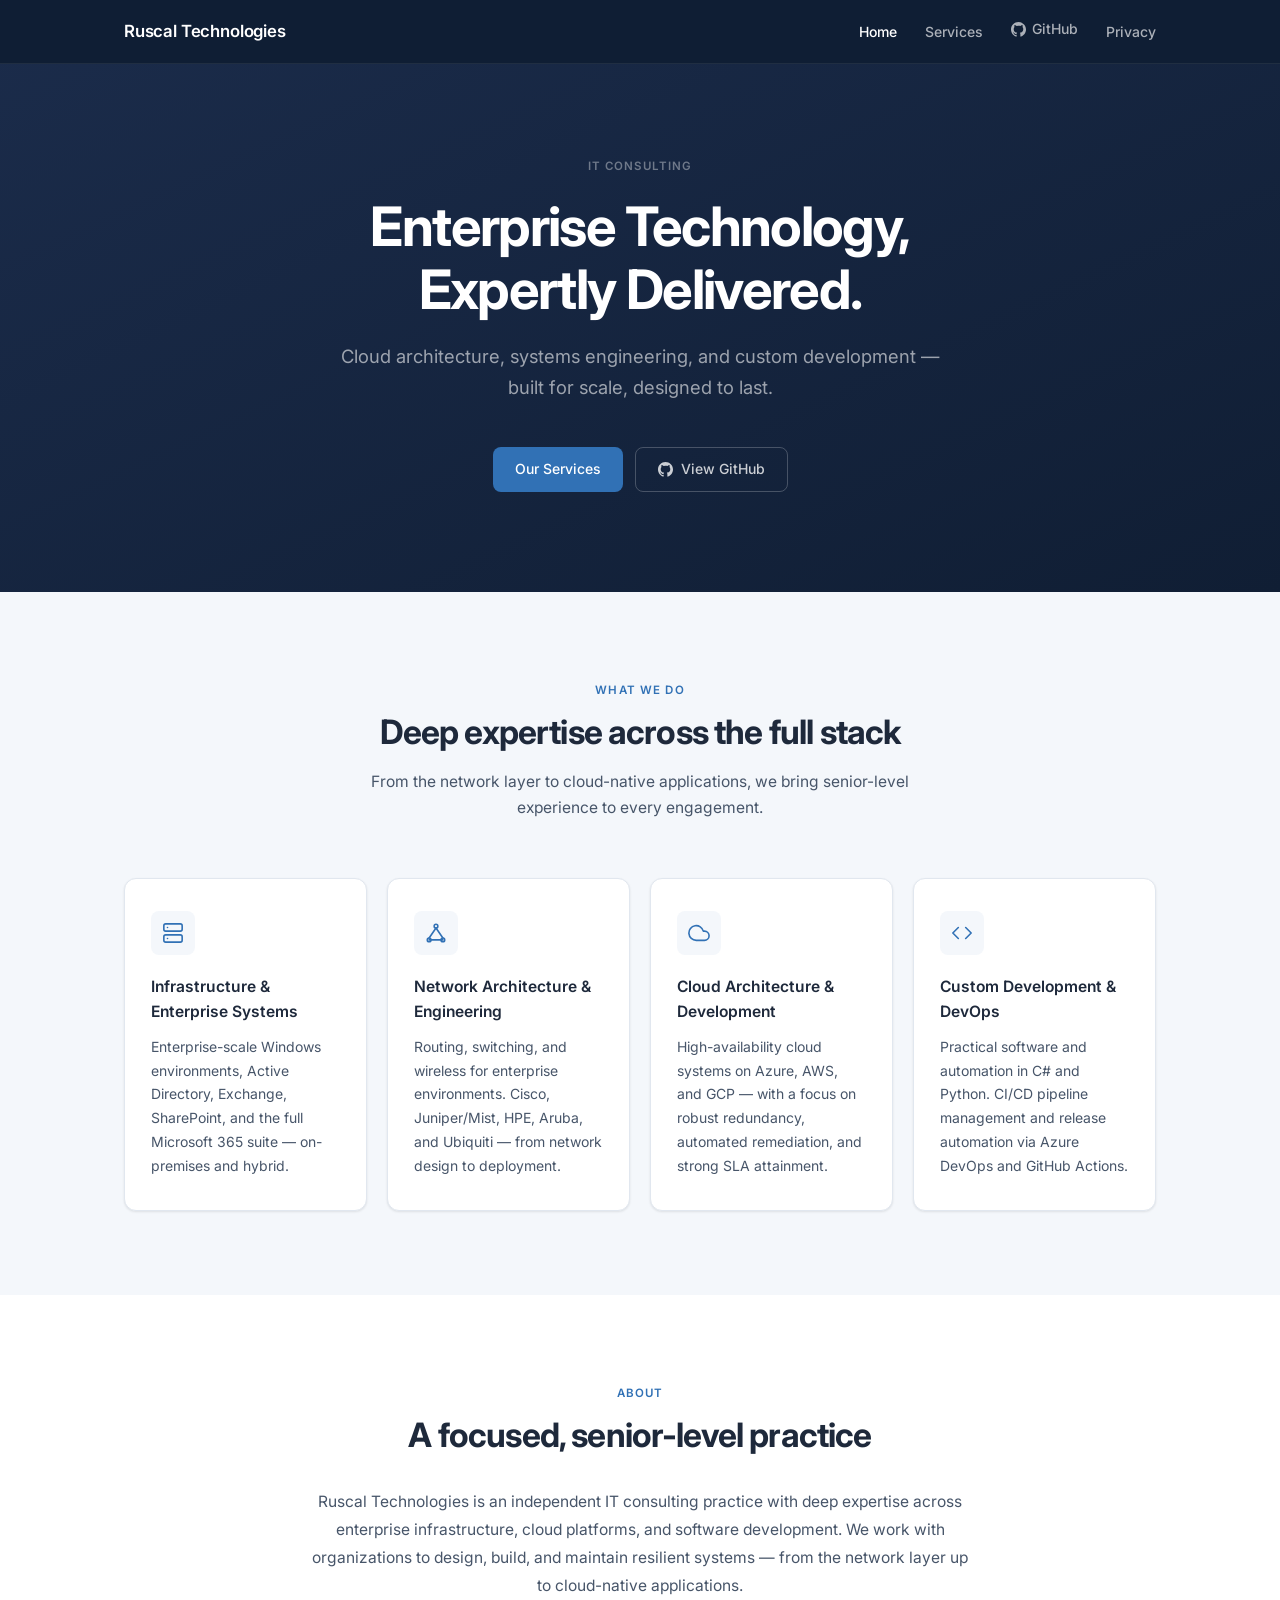
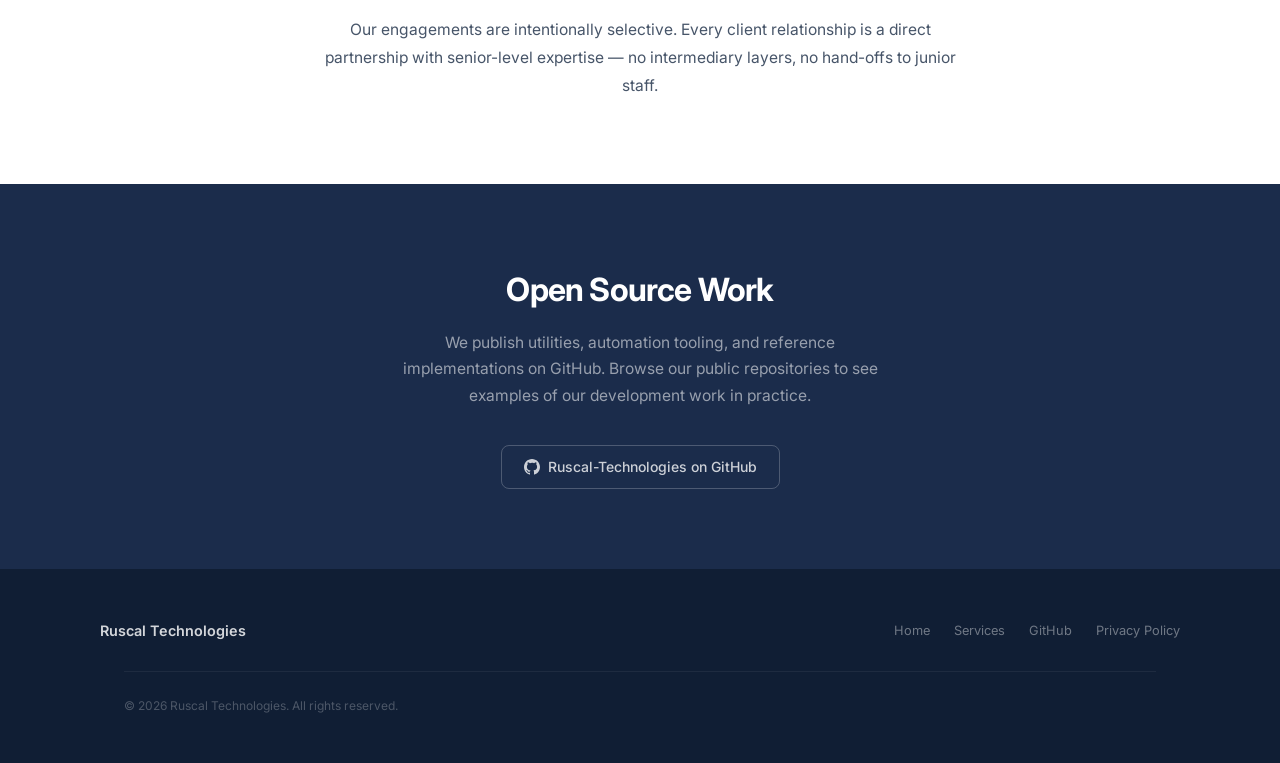
==== index.html @ c92f6630 "Initial site launch for ruscaltech.com Static GitHub Pages site for Ruscal Technologies: home page, " ====
<!DOCTYPE html>
<html lang="en">
<head>
  <meta charset="UTF-8" />
  <meta name="viewport" content="width=device-width, initial-scale=1.0" />
  <title>Ruscal Technologies — IT Consulting</title>
  <meta name="description" content="Ruscal Technologies provides expert IT consulting in cloud architecture, enterprise systems, network engineering, and custom software development." />
  <meta property="og:title" content="Ruscal Technologies" />
  <meta property="og:description" content="Expert IT consulting in cloud architecture, enterprise systems, network engineering, and custom development." />
  <meta property="og:type" content="website" />
  <link rel="icon" type="image/svg+xml" href="favicon.svg" />
  <link rel="stylesheet" href="assets/css/style.css" />
</head>
<body>

<!-- Navigation -->
<nav aria-label="Main navigation">
  <div class="nav-inner">
    <a class="nav-logo" href="index.html">Ruscal Technologies</a>
    <button class="nav-toggle" id="nav-toggle" aria-expanded="false" aria-controls="nav-links" aria-label="Toggle navigation">
      <span></span><span></span><span></span>
    </button>
    <ul class="nav-links" id="nav-links">
      <li><a href="index.html">Home</a></li>
      <li><a href="services.html">Services</a></li>
      <li>
        <a href="https://github.com/Ruscal-Technologies" target="_blank" rel="noopener noreferrer" class="nav-gh">
          <svg xmlns="http://www.w3.org/2000/svg" width="15" height="15" viewBox="0 0 24 24" fill="currentColor" aria-hidden="true">
            <path d="M12 0C5.374 0 0 5.373 0 12c0 5.302 3.438 9.8 8.207 11.387.599.111.793-.261.793-.577v-2.234c-3.338.726-4.033-1.416-4.033-1.416-.546-1.387-1.333-1.756-1.333-1.756-1.089-.745.083-.729.083-.729 1.205.084 1.839 1.237 1.839 1.237 1.07 1.834 2.807 1.304 3.492.997.107-.775.418-1.305.762-1.604-2.665-.305-5.467-1.334-5.467-5.931 0-1.311.469-2.381 1.236-3.221-.124-.303-.535-1.524.117-3.176 0 0 1.008-.322 3.301 1.23A11.509 11.509 0 0 1 12 5.803c1.02.005 2.047.138 3.006.404 2.291-1.552 3.297-1.23 3.297-1.23.653 1.653.242 2.874.118 3.176.77.84 1.235 1.911 1.235 3.221 0 4.609-2.807 5.624-5.479 5.921.43.372.823 1.102.823 2.222v3.293c0 .319.192.694.801.576C20.566 21.797 24 17.3 24 12c0-6.627-5.373-12-12-12z"/>
          </svg>
          GitHub
        </a>
      </li>
      <li><a href="privacy.html">Privacy</a></li>
    </ul>
  </div>
</nav>

<!-- Hero -->
<section class="hero">
  <span class="hero-eyebrow">IT Consulting</span>
  <h1>Enterprise Technology,<br>Expertly Delivered.</h1>
  <p class="hero-tagline">
    Cloud architecture, systems engineering, and custom development —
    built for scale, designed to last.
  </p>
  <div class="hero-actions">
    <a href="services.html" class="btn btn-primary">Our Services</a>
    <a href="https://github.com/Ruscal-Technologies" target="_blank" rel="noopener noreferrer" class="btn btn-outline">
      <svg xmlns="http://www.w3.org/2000/svg" width="15" height="15" viewBox="0 0 24 24" fill="currentColor" aria-hidden="true">
        <path d="M12 0C5.374 0 0 5.373 0 12c0 5.302 3.438 9.8 8.207 11.387.599.111.793-.261.793-.577v-2.234c-3.338.726-4.033-1.416-4.033-1.416-.546-1.387-1.333-1.756-1.333-1.756-1.089-.745.083-.729.083-.729 1.205.084 1.839 1.237 1.839 1.237 1.07 1.834 2.807 1.304 3.492.997.107-.775.418-1.305.762-1.604-2.665-.305-5.467-1.334-5.467-5.931 0-1.311.469-2.381 1.236-3.221-.124-.303-.535-1.524.117-3.176 0 0 1.008-.322 3.301 1.23A11.509 11.509 0 0 1 12 5.803c1.02.005 2.047.138 3.006.404 2.291-1.552 3.297-1.23 3.297-1.23.653 1.653.242 2.874.118 3.176.77.84 1.235 1.911 1.235 3.221 0 4.609-2.807 5.624-5.479 5.921.43.372.823 1.102.823 2.222v3.293c0 .319.192.694.801.576C20.566 21.797 24 17.3 24 12c0-6.627-5.373-12-12-12z"/>
      </svg>
      View GitHub
    </a>
  </div>
</section>

<!-- Capabilities overview -->
<section class="section section-alt">
  <div class="container">
    <div class="section-header">
      <span class="section-label">What We Do</span>
      <h2>Deep expertise across the full stack</h2>
      <p>From the network layer to cloud-native applications, we bring senior-level experience to every engagement.</p>
    </div>

    <div class="card-grid">

      <div class="card">
        <div class="card-icon" aria-hidden="true">
          <!-- Server icon -->
          <svg xmlns="http://www.w3.org/2000/svg" width="22" height="22" viewBox="0 0 24 24" fill="none"
               stroke="currentColor" stroke-width="1.75" stroke-linecap="round" stroke-linejoin="round">
            <rect x="2" y="2" width="20" height="8" rx="2" ry="2"></rect>
            <rect x="2" y="14" width="20" height="8" rx="2" ry="2"></rect>
            <line x1="6" y1="6" x2="6.01" y2="6"></line>
            <line x1="6" y1="18" x2="6.01" y2="18"></line>
          </svg>
        </div>
        <h3>Infrastructure &amp; Enterprise Systems</h3>
        <p>Enterprise-scale Windows environments, Active Directory, Exchange, SharePoint, and the full Microsoft 365 suite — on-premises and hybrid.</p>
      </div>

      <div class="card">
        <div class="card-icon" aria-hidden="true">
          <!-- Network icon -->
          <svg xmlns="http://www.w3.org/2000/svg" width="22" height="22" viewBox="0 0 24 24" fill="none"
               stroke="currentColor" stroke-width="1.75" stroke-linecap="round" stroke-linejoin="round">
            <circle cx="12" cy="4.5" r="2"></circle>
            <circle cx="4.5" cy="19.5" r="2"></circle>
            <circle cx="19.5" cy="19.5" r="2"></circle>
            <line x1="12" y1="6.5" x2="4.5" y2="17.5"></line>
            <line x1="12" y1="6.5" x2="19.5" y2="17.5"></line>
            <line x1="4.5" y1="19.5" x2="19.5" y2="19.5"></line>
          </svg>
        </div>
        <h3>Network Architecture &amp; Engineering</h3>
        <p>Routing, switching, and wireless for enterprise environments. Cisco, Juniper/Mist, HPE, Aruba, and Ubiquiti — from network design to deployment.</p>
      </div>

      <div class="card">
        <div class="card-icon" aria-hidden="true">
          <!-- Cloud icon -->
          <svg xmlns="http://www.w3.org/2000/svg" width="22" height="22" viewBox="0 0 24 24" fill="none"
               stroke="currentColor" stroke-width="1.75" stroke-linecap="round" stroke-linejoin="round">
            <path d="M18 10h-1.26A8 8 0 1 0 9 20h9a5 5 0 0 0 0-10z"></path>
          </svg>
        </div>
        <h3>Cloud Architecture &amp; Development</h3>
        <p>High-availability cloud systems on Azure, AWS, and GCP — with a focus on robust redundancy, automated remediation, and strong SLA attainment.</p>
      </div>

      <div class="card">
        <div class="card-icon" aria-hidden="true">
          <!-- Code icon -->
          <svg xmlns="http://www.w3.org/2000/svg" width="22" height="22" viewBox="0 0 24 24" fill="none"
               stroke="currentColor" stroke-width="1.75" stroke-linecap="round" stroke-linejoin="round">
            <polyline points="16 18 22 12 16 6"></polyline>
            <polyline points="8 6 2 12 8 18"></polyline>
          </svg>
        </div>
        <h3>Custom Development &amp; DevOps</h3>
        <p>Practical software and automation in C# and Python. CI/CD pipeline management and release automation via Azure DevOps and GitHub Actions.</p>
      </div>

    </div>
  </div>
</section>

<!-- About -->
<section class="section">
  <div class="container">
    <div class="section-header" style="margin-bottom: 32px;">
      <span class="section-label">About</span>
      <h2>A focused, senior-level practice</h2>
    </div>
    <div class="about-prose">
      <p>
        Ruscal Technologies is an independent IT consulting practice with deep expertise across
        enterprise infrastructure, cloud platforms, and software development. We work with organizations
        to design, build, and maintain resilient systems — from the network layer up to cloud-native applications.
      </p>
      <p>
        Our engagements are intentionally selective. Every client relationship is a direct partnership
        with senior-level expertise — no intermediary layers, no hand-offs to junior staff.
      </p>
    </div>
  </div>
</section>

<!-- GitHub CTA -->
<div class="github-cta">
  <div class="container">
    <h2>Open Source Work</h2>
    <p>
      We publish utilities, automation tooling, and reference implementations on GitHub.
      Browse our public repositories to see examples of our development work in practice.
    </p>
    <a href="https://github.com/Ruscal-Technologies" target="_blank" rel="noopener noreferrer" class="btn btn-outline">
      <svg xmlns="http://www.w3.org/2000/svg" width="16" height="16" viewBox="0 0 24 24" fill="currentColor" aria-hidden="true">
        <path d="M12 0C5.374 0 0 5.373 0 12c0 5.302 3.438 9.8 8.207 11.387.599.111.793-.261.793-.577v-2.234c-3.338.726-4.033-1.416-4.033-1.416-.546-1.387-1.333-1.756-1.333-1.756-1.089-.745.083-.729.083-.729 1.205.084 1.839 1.237 1.839 1.237 1.07 1.834 2.807 1.304 3.492.997.107-.775.418-1.305.762-1.604-2.665-.305-5.467-1.334-5.467-5.931 0-1.311.469-2.381 1.236-3.221-.124-.303-.535-1.524.117-3.176 0 0 1.008-.322 3.301 1.23A11.509 11.509 0 0 1 12 5.803c1.02.005 2.047.138 3.006.404 2.291-1.552 3.297-1.23 3.297-1.23.653 1.653.242 2.874.118 3.176.77.84 1.235 1.911 1.235 3.221 0 4.609-2.807 5.624-5.479 5.921.43.372.823 1.102.823 2.222v3.293c0 .319.192.694.801.576C20.566 21.797 24 17.3 24 12c0-6.627-5.373-12-12-12z"/>
      </svg>
      Ruscal-Technologies on GitHub
    </a>
  </div>
</div>

<!-- Footer -->
<footer>
  <div class="footer-inner">
    <span class="footer-brand">Ruscal Technologies</span>
    <ul class="footer-links">
      <li><a href="index.html">Home</a></li>
      <li><a href="services.html">Services</a></li>
      <li><a href="https://github.com/Ruscal-Technologies" target="_blank" rel="noopener noreferrer">GitHub</a></li>
      <li><a href="privacy.html">Privacy Policy</a></li>
    </ul>
  </div>
  <div class="container">
    <p class="footer-copy">&copy; <span id="yr"></span> Ruscal Technologies. All rights reserved.</p>
  </div>
</footer>

<script src="assets/js/main.js"></script>
<script>document.getElementById('yr').textContent = new Date().getFullYear();</script>
</body>
</html>
---- assets/css/style.css ----
@import url('https://fonts.googleapis.com/css2?family=Inter:wght@300;400;500;600;700&display=swap');

/* ─── Design tokens ───────────────────────── */

:root {
  --navy:        #1b2c4b;
  --navy-dark:   #101e34;
  --navy-mid:    #243563;
  --accent:      #3171b5;
  --accent-h:    #255d9e;
  --text:        #1e293b;
  --text-2:      #475569;
  --text-muted:  #94a3b8;
  --bg:          #ffffff;
  --bg-alt:      #f4f7fb;
  --border:      #e1e7ef;
  --radius:      8px;
  --radius-lg:   12px;
  --shadow-sm:   0 1px 3px rgba(0,0,0,.06), 0 1px 2px rgba(0,0,0,.04);
  --shadow:      0 4px 6px rgba(0,0,0,.05), 0 10px 20px rgba(0,0,0,.06);
  --shadow-h:    0 8px 16px rgba(0,0,0,.08), 0 20px 40px rgba(0,0,0,.08);
  --max-w:       1080px;
  --font:        'Inter', system-ui, -apple-system, BlinkMacSystemFont, sans-serif;
  --nav-h:       64px;
}

/* ─── Reset ───────────────────────────────── */

*, *::before, *::after { box-sizing: border-box; margin: 0; padding: 0; }

html {
  font-size: 16px;
  -webkit-font-smoothing: antialiased;
  -moz-osx-font-smoothing: grayscale;
  scroll-behavior: smooth;
}

body {
  font-family: var(--font);
  color: var(--text);
  background: var(--bg);
  line-height: 1.6;
}

img { max-width: 100%; display: block; }

a { color: var(--accent); text-decoration: none; }
a:hover { color: var(--accent-h); }

/* ─── Layout ──────────────────────────────── */

.container {
  width: 100%;
  max-width: var(--max-w);
  margin: 0 auto;
  padding: 0 24px;
}

/* ─── Navigation ──────────────────────────── */

nav {
  position: fixed;
  top: 0; left: 0; right: 0;
  z-index: 100;
  height: var(--nav-h);
  background: rgba(16, 30, 52, 0.97);
  backdrop-filter: blur(10px);
  -webkit-backdrop-filter: blur(10px);
  border-bottom: 1px solid rgba(255,255,255,.07);
}

.nav-inner {
  display: flex;
  align-items: center;
  justify-content: space-between;
  height: 100%;
  max-width: var(--max-w);
  margin: 0 auto;
  padding: 0 24px;
}

.nav-logo {
  font-size: 1.05rem;
  font-weight: 600;
  color: #fff;
  letter-spacing: -0.01em;
  transition: opacity .15s;
}
.nav-logo:hover { color: #fff; opacity: .8; }

.nav-links {
  display: flex;
  align-items: center;
  gap: 28px;
  list-style: none;
}

.nav-links a {
  font-size: .875rem;
  font-weight: 500;
  color: rgba(255,255,255,.65);
  transition: color .15s;
}
.nav-links a:hover,
.nav-links a.active { color: #fff; }

.nav-links .nav-gh {
  display: inline-flex;
  align-items: center;
  gap: 6px;
}

/* Mobile nav toggle */
.nav-toggle {
  display: none;
  flex-direction: column;
  justify-content: center;
  gap: 5px;
  background: none;
  border: none;
  cursor: pointer;
  padding: 6px;
  border-radius: 4px;
}
.nav-toggle span {
  display: block;
  width: 22px; height: 2px;
  background: rgba(255,255,255,.8);
  border-radius: 2px;
  transition: transform .2s, opacity .2s;
}
.nav-toggle.open span:nth-child(1) { transform: translateY(7px) rotate(45deg); }
.nav-toggle.open span:nth-child(2) { opacity: 0; }
.nav-toggle.open span:nth-child(3) { transform: translateY(-7px) rotate(-45deg); }

/* ─── Hero ────────────────────────────────── */

.hero {
  background: linear-gradient(155deg, var(--navy) 0%, var(--navy-dark) 100%);
  padding: calc(var(--nav-h) + 88px) 24px 100px;
  text-align: center;
}

.hero-eyebrow {
  display: inline-block;
  font-size: .72rem;
  font-weight: 600;
  letter-spacing: .1em;
  text-transform: uppercase;
  color: rgba(255,255,255,.38);
  margin-bottom: 20px;
}

.hero h1 {
  font-size: clamp(2.2rem, 5vw, 3.4rem);
  font-weight: 700;
  color: #fff;
  letter-spacing: -.03em;
  line-height: 1.15;
  margin-bottom: 20px;
}

.hero-tagline {
  font-size: clamp(.975rem, 2vw, 1.15rem);
  color: rgba(255,255,255,.58);
  max-width: 600px;
  margin: 0 auto 44px;
  font-weight: 400;
  line-height: 1.7;
}

.hero-actions {
  display: flex;
  gap: 12px;
  justify-content: center;
  flex-wrap: wrap;
}

/* ─── Buttons ─────────────────────────────── */

.btn {
  display: inline-flex;
  align-items: center;
  gap: 8px;
  padding: 10px 22px;
  border-radius: var(--radius);
  font-size: .875rem;
  font-weight: 500;
  cursor: pointer;
  transition: background .15s, color .15s, box-shadow .15s, transform .1s;
  white-space: nowrap;
}

.btn-primary {
  background: var(--accent);
  color: #fff;
}
.btn-primary:hover {
  background: var(--accent-h);
  color: #fff;
  box-shadow: 0 4px 16px rgba(49,113,181,.38);
  transform: translateY(-1px);
}

.btn-outline {
  background: transparent;
  color: rgba(255,255,255,.78);
  border: 1px solid rgba(255,255,255,.22);
}
.btn-outline:hover {
  background: rgba(255,255,255,.07);
  color: #fff;
  border-color: rgba(255,255,255,.42);
}

.btn-ghost {
  background: transparent;
  color: var(--accent);
  border: 1px solid var(--border);
}
.btn-ghost:hover {
  background: var(--bg-alt);
  color: var(--accent-h);
}

/* ─── Sections ────────────────────────────── */

.section { padding: 84px 24px; }
.section-alt { background: var(--bg-alt); }

.section-header {
  text-align: center;
  margin-bottom: 56px;
}

.section-label {
  display: inline-block;
  font-size: .72rem;
  font-weight: 600;
  letter-spacing: .1em;
  text-transform: uppercase;
  color: var(--accent);
  margin-bottom: 12px;
}

.section-header h2 {
  font-size: clamp(1.6rem, 3vw, 2.1rem);
  font-weight: 700;
  letter-spacing: -.025em;
  color: var(--text);
  margin-bottom: 16px;
  line-height: 1.25;
}

.section-header p {
  font-size: .975rem;
  color: var(--text-2);
  max-width: 540px;
  margin: 0 auto;
  line-height: 1.7;
}

/* ─── Capability cards ────────────────────── */

.card-grid {
  display: grid;
  grid-template-columns: repeat(auto-fit, minmax(230px, 1fr));
  gap: 20px;
  max-width: var(--max-w);
  margin: 0 auto;
}

.card {
  background: var(--bg);
  border: 1px solid var(--border);
  border-radius: var(--radius-lg);
  padding: 32px 26px;
  box-shadow: var(--shadow-sm);
  transition: box-shadow .2s, transform .2s;
}

.card:hover {
  box-shadow: var(--shadow-h);
  transform: translateY(-2px);
}

.card-icon {
  width: 44px; height: 44px;
  border-radius: var(--radius);
  background: var(--bg-alt);
  display: flex;
  align-items: center;
  justify-content: center;
  margin-bottom: 20px;
  color: var(--accent);
}

.card h3 {
  font-size: .975rem;
  font-weight: 600;
  color: var(--text);
  margin-bottom: 10px;
}

.card p {
  font-size: .875rem;
  color: var(--text-2);
  line-height: 1.7;
}

/* ─── About blurb ─────────────────────────── */

.about-prose {
  max-width: 660px;
  margin: 0 auto;
  text-align: center;
}

.about-prose p {
  font-size: .975rem;
  color: var(--text-2);
  line-height: 1.8;
  margin-bottom: 16px;
}
.about-prose p:last-child { margin-bottom: 0; }

/* ─── GitHub CTA ──────────────────────────── */

.github-cta {
  background: var(--navy);
  padding: 80px 24px;
  text-align: center;
}

.github-cta h2 {
  font-size: clamp(1.5rem, 3vw, 2rem);
  font-weight: 700;
  color: #fff;
  letter-spacing: -.025em;
  margin-bottom: 14px;
}

.github-cta p {
  color: rgba(255,255,255,.55);
  max-width: 480px;
  margin: 0 auto 36px;
  font-size: .975rem;
  line-height: 1.7;
}

/* ─── Page header (inner pages) ───────────── */

.page-header {
  background: linear-gradient(155deg, var(--navy) 0%, var(--navy-dark) 100%);
  padding: calc(var(--nav-h) + 56px) 24px 68px;
  text-align: center;
}

.page-header h1 {
  font-size: clamp(1.8rem, 4vw, 2.6rem);
  font-weight: 700;
  color: #fff;
  letter-spacing: -.03em;
  margin-bottom: 12px;
  line-height: 1.2;
}

.page-header p {
  color: rgba(255,255,255,.55);
  font-size: .975rem;
  max-width: 460px;
  margin: 0 auto;
  line-height: 1.7;
}

/* ─── Services detail layout ──────────────── */

.services-body {
  max-width: var(--max-w);
  margin: 0 auto;
  padding: 0 24px;
}

.service-block {
  display: grid;
  grid-template-columns: 220px 1fr;
  gap: 48px;
  align-items: start;
  padding: 72px 0;
  border-bottom: 1px solid var(--border);
}

.service-block:first-child { padding-top: 80px; }
.service-block:last-child { border-bottom: none; padding-bottom: 80px; }

.service-label-col {
  position: sticky;
  top: calc(var(--nav-h) + 28px);
}

.service-number {
  font-size: .7rem;
  font-weight: 600;
  letter-spacing: .1em;
  text-transform: uppercase;
  color: var(--accent);
  margin-bottom: 10px;
}

.service-label-col h2 {
  font-size: 1.4rem;
  font-weight: 700;
  letter-spacing: -.025em;
  color: var(--text);
  line-height: 1.3;
}

.service-body p {
  font-size: .975rem;
  color: var(--text-2);
  line-height: 1.8;
  margin-bottom: 18px;
}
.service-body p:last-of-type { margin-bottom: 28px; }

.tag-list {
  display: flex;
  flex-wrap: wrap;
  gap: 8px;
  margin-top: 4px;
}

.tag {
  font-size: .75rem;
  font-weight: 500;
  padding: 4px 11px;
  border-radius: 999px;
  background: var(--bg-alt);
  color: var(--text-2);
  border: 1px solid var(--border);
  transition: border-color .15s, color .15s;
}

/* ─── Privacy / long-form ─────────────────── */

.long-form {
  max-width: 720px;
  margin: 0 auto;
  padding: 72px 24px 80px;
}

.long-form .meta {
  font-size: .82rem;
  color: var(--text-muted);
  margin-bottom: 40px;
  padding-bottom: 32px;
  border-bottom: 1px solid var(--border);
}

.long-form h2 {
  font-size: 1.1rem;
  font-weight: 600;
  color: var(--text);
  margin: 40px 0 12px;
}
.long-form h2:first-of-type { margin-top: 0; }

.long-form p, .long-form li {
  font-size: .94rem;
  color: var(--text-2);
  line-height: 1.8;
  margin-bottom: 14px;
}

.long-form ul {
  padding-left: 22px;
  margin-bottom: 18px;
}

.long-form a { color: var(--accent); }
.long-form a:hover { color: var(--accent-h); }

/* ─── Footer ──────────────────────────────── */

footer {
  background: var(--navy-dark);
  padding: 48px 24px;
}

.footer-inner {
  max-width: var(--max-w);
  margin: 0 auto;
  display: flex;
  justify-content: space-between;
  align-items: center;
  flex-wrap: wrap;
  gap: 20px;
}

.footer-brand {
  font-size: .9rem;
  font-weight: 600;
  color: rgba(255,255,255,.82);
}

.footer-links {
  display: flex;
  gap: 24px;
  list-style: none;
  flex-wrap: wrap;
}

.footer-links a {
  font-size: .8rem;
  color: rgba(255,255,255,.4);
  transition: color .15s;
}
.footer-links a:hover { color: rgba(255,255,255,.78); }

.footer-copy {
  width: 100%;
  margin-top: 28px;
  padding-top: 24px;
  border-top: 1px solid rgba(255,255,255,.06);
  font-size: .75rem;
  color: rgba(255,255,255,.25);
}

/* ─── Responsive ──────────────────────────── */

@media (max-width: 768px) {
  .nav-links {
    display: none;
    flex-direction: column;
    position: fixed;
    top: var(--nav-h);
    left: 0; right: 0;
    background: rgba(16, 30, 52, .98);
    padding: 16px 24px 24px;
    gap: 0;
    border-top: 1px solid rgba(255,255,255,.06);
  }
  .nav-links.open { display: flex; }
  .nav-links li { width: 100%; }
  .nav-links a {
    display: flex;
    align-items: center;
    padding: 13px 0;
    font-size: .95rem;
    border-bottom: 1px solid rgba(255,255,255,.05);
  }
  .nav-toggle { display: flex; }

  .service-block {
    grid-template-columns: 1fr;
    gap: 20px;
    padding: 52px 0;
  }
  .service-block:first-child { padding-top: 56px; }
  .service-block:last-child { padding-bottom: 56px; }
  .service-label-col { position: static; }

  .footer-inner { flex-direction: column; align-items: flex-start; }
}

@media (max-width: 480px) {
  .section { padding: 60px 20px; }
  .card-grid { grid-template-columns: 1fr; }
  .hero { padding: calc(var(--nav-h) + 56px) 20px 72px; }
}
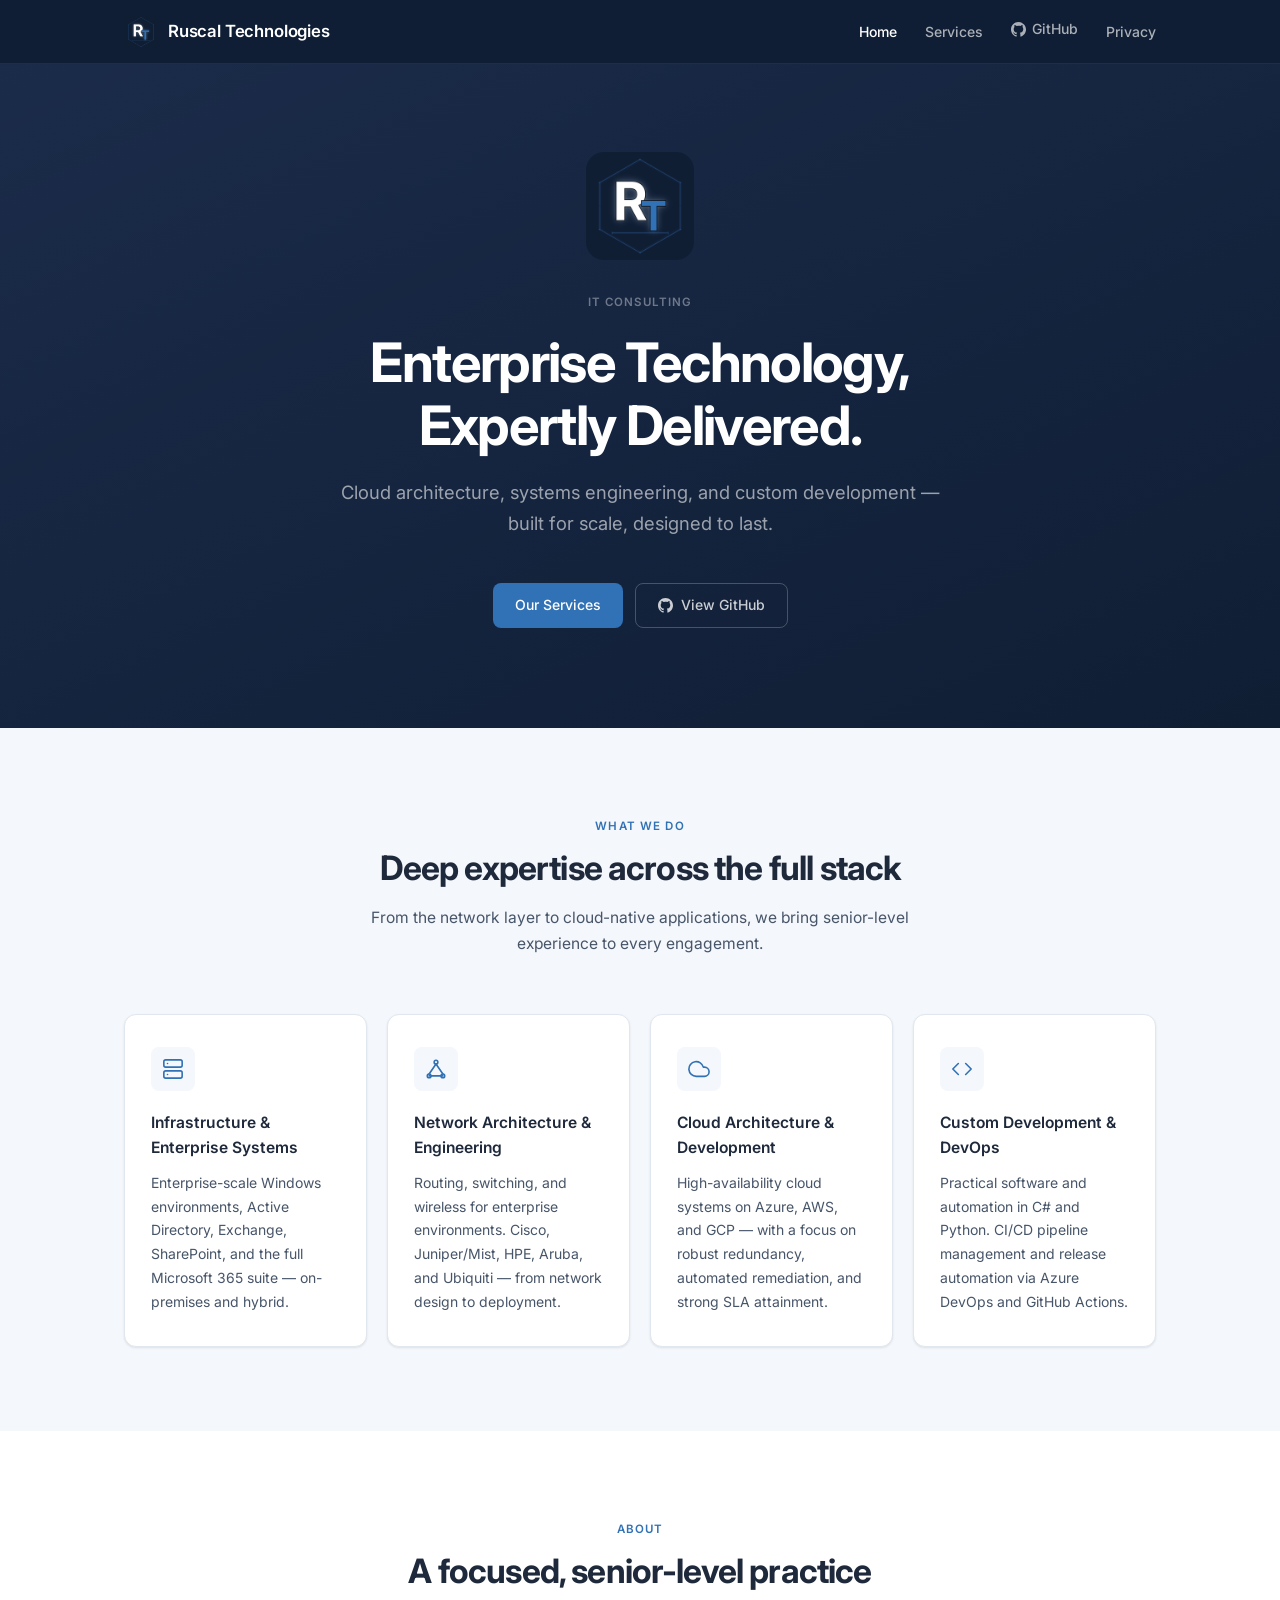
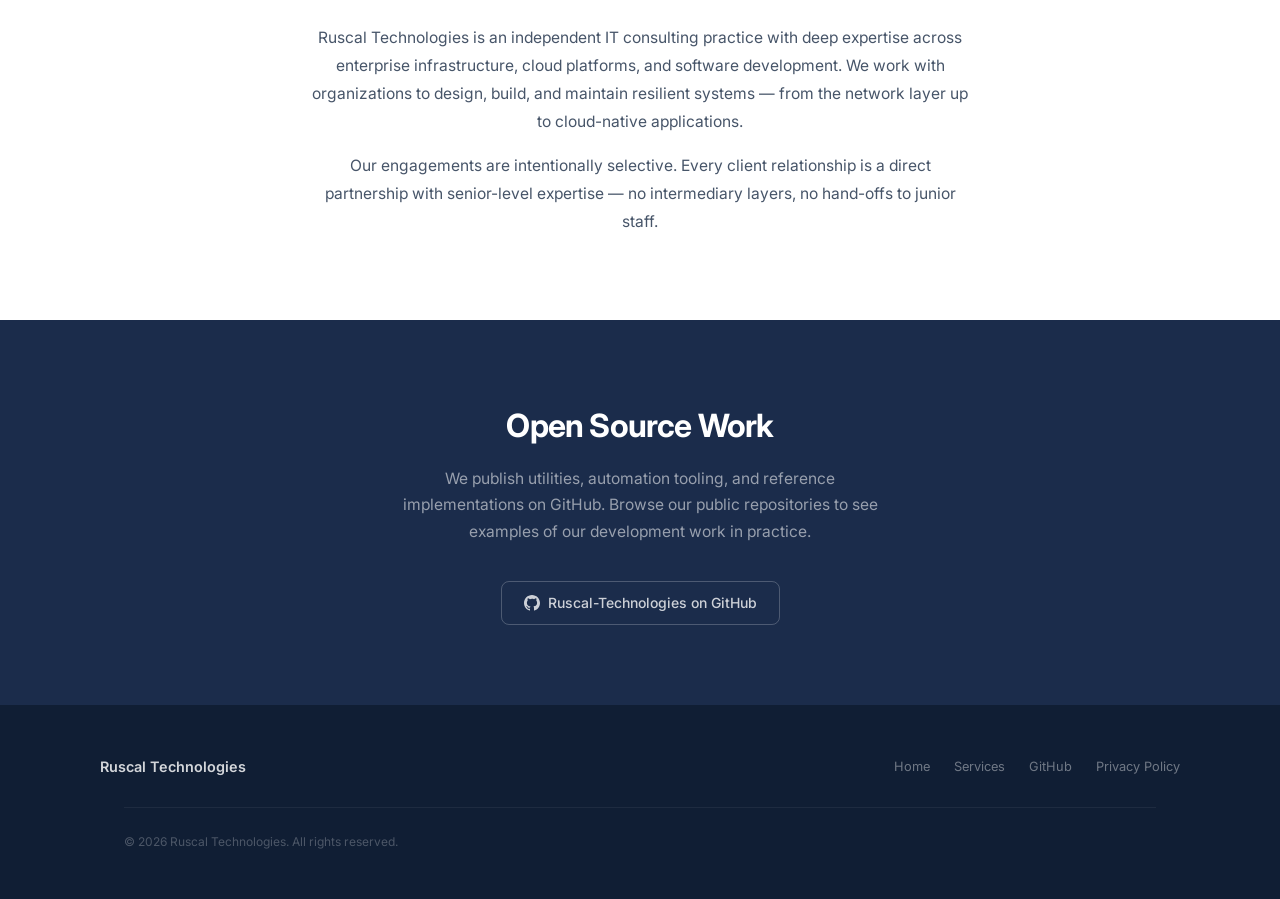
==== commit 35947770: "Add RT logo as favicon and site branding" ====
--- a/index.html
+++ b/index.html
@@ -8,6 +8,7 @@
   <meta property="og:title" content="Ruscal Technologies" />
   <meta property="og:description" content="Expert IT consulting in cloud architecture, enterprise systems, network engineering, and custom development." />
   <meta property="og:type" content="website" />
+  <link rel="icon" type="image/png" href="assets/images/logo.png" />
   <link rel="icon" type="image/svg+xml" href="favicon.svg" />
   <link rel="stylesheet" href="assets/css/style.css" />
 </head>
@@ -16,7 +17,10 @@
 <!-- Navigation -->
 <nav aria-label="Main navigation">
   <div class="nav-inner">
-    <a class="nav-logo" href="index.html">Ruscal Technologies</a>
+    <a class="nav-logo" href="index.html">
+      <img src="assets/images/logo.png" alt="" class="nav-logo-img" aria-hidden="true">
+      Ruscal Technologies
+    </a>
     <button class="nav-toggle" id="nav-toggle" aria-expanded="false" aria-controls="nav-links" aria-label="Toggle navigation">
       <span></span><span></span><span></span>
     </button>
@@ -38,6 +42,7 @@
 
 <!-- Hero -->
 <section class="hero">
+  <img src="assets/images/logo.png" alt="Ruscal Technologies" class="hero-logo">
   <span class="hero-eyebrow">IT Consulting</span>
   <h1>Enterprise Technology,<br>Expertly Delivered.</h1>
   <p class="hero-tagline">
--- a/assets/css/style.css
+++ b/assets/css/style.css
@@ -80,6 +80,9 @@
 }
 
 .nav-logo {
+  display: flex;
+  align-items: center;
+  gap: 10px;
   font-size: 1.05rem;
   font-weight: 600;
   color: #fff;
@@ -87,6 +90,13 @@
   transition: opacity .15s;
 }
 .nav-logo:hover { color: #fff; opacity: .8; }
+
+.nav-logo-img {
+  width: 34px;
+  height: 34px;
+  border-radius: 6px;
+  flex-shrink: 0;
+}
 
 .nav-links {
   display: flex;
@@ -139,6 +149,13 @@
   background: linear-gradient(155deg, var(--navy) 0%, var(--navy-dark) 100%);
   padding: calc(var(--nav-h) + 88px) 24px 100px;
   text-align: center;
+}
+
+.hero-logo {
+  width: 108px;
+  height: 108px;
+  border-radius: 18px;
+  margin: 0 auto 28px;
 }
 
 .hero-eyebrow {
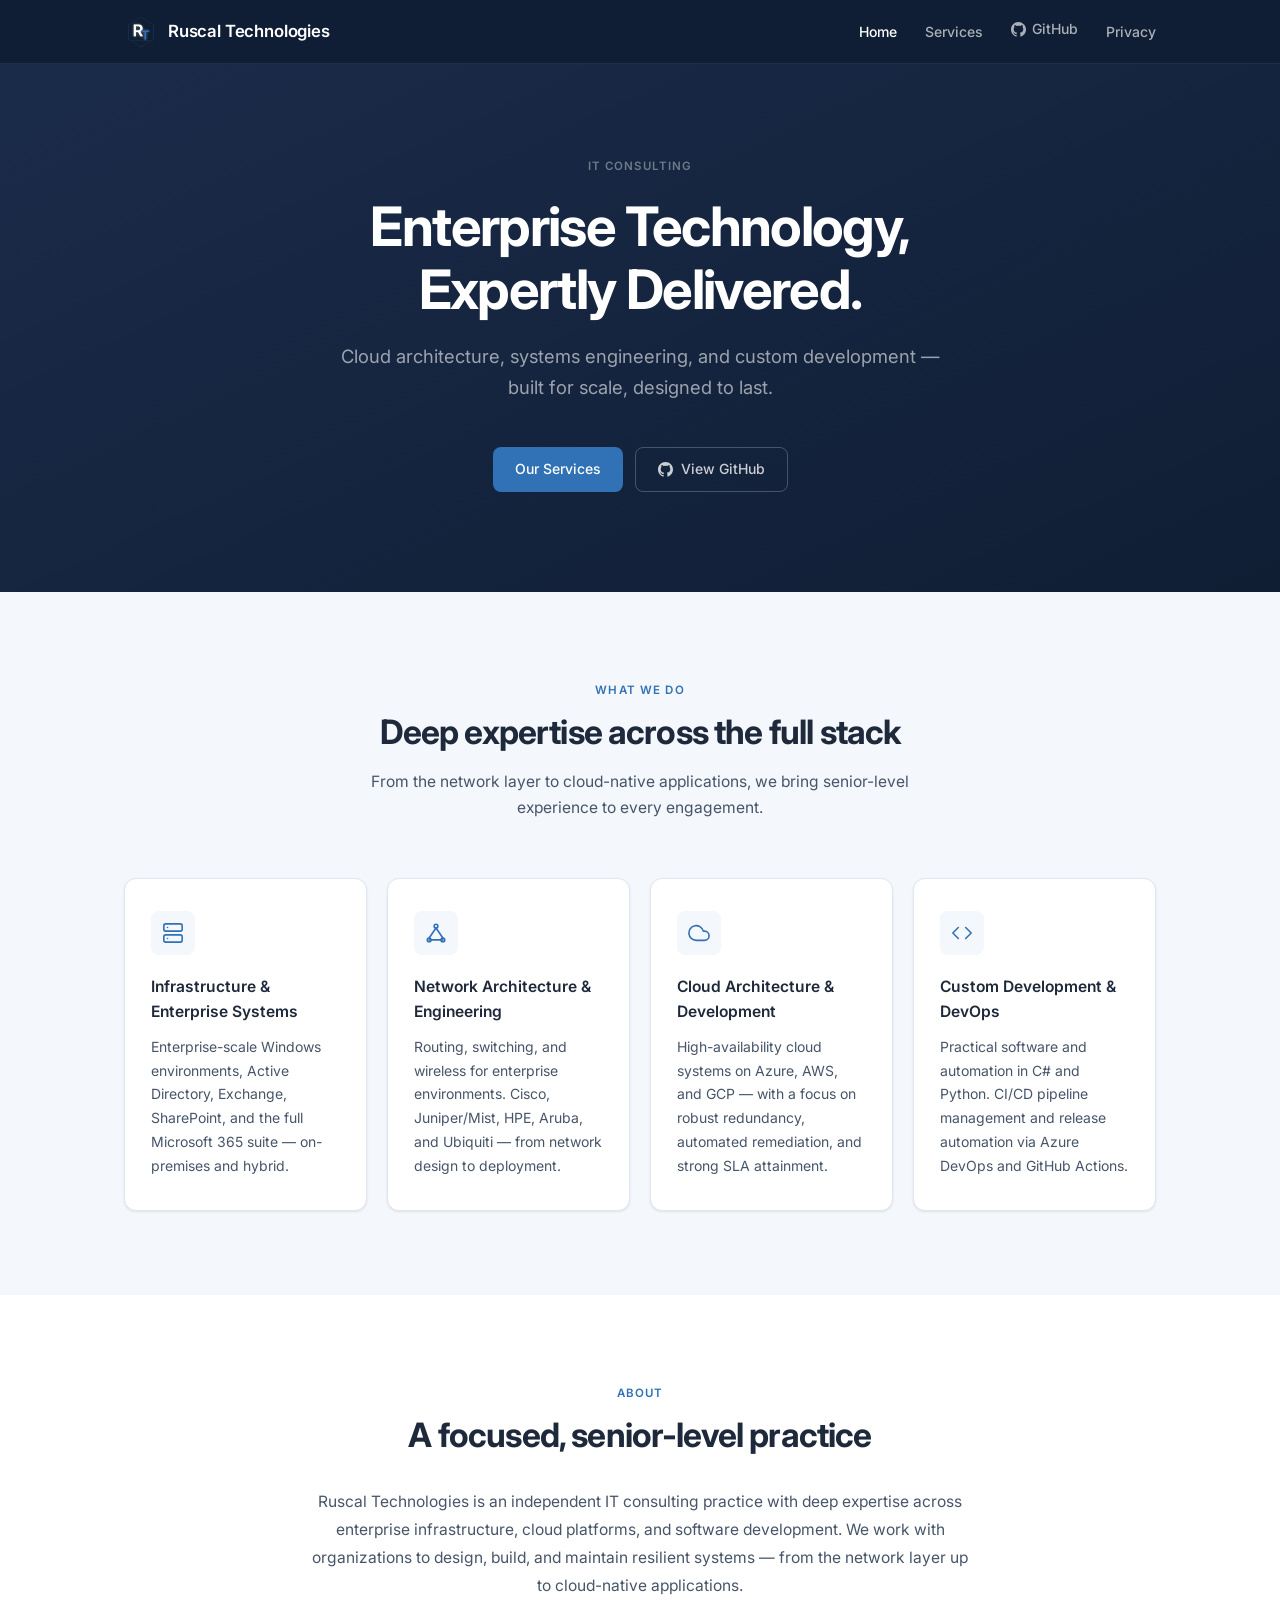
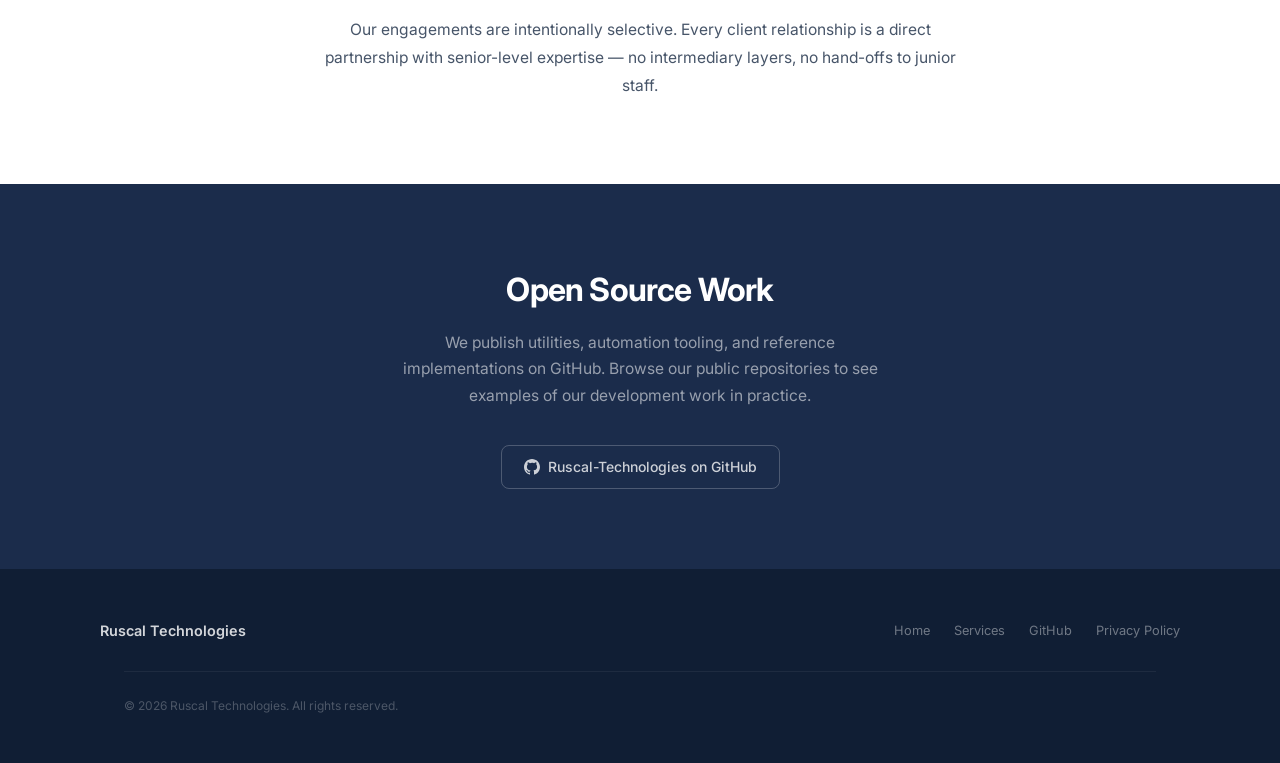
==== commit 46c442c9: "Remove logo from hero section" ====
--- a/index.html
+++ b/index.html
@@ -42,7 +42,6 @@
 
 <!-- Hero -->
 <section class="hero">
-  <img src="assets/images/logo.png" alt="Ruscal Technologies" class="hero-logo">
   <span class="hero-eyebrow">IT Consulting</span>
   <h1>Enterprise Technology,<br>Expertly Delivered.</h1>
   <p class="hero-tagline">
--- a/assets/css/style.css
+++ b/assets/css/style.css
@@ -149,13 +149,6 @@
   background: linear-gradient(155deg, var(--navy) 0%, var(--navy-dark) 100%);
   padding: calc(var(--nav-h) + 88px) 24px 100px;
   text-align: center;
-}
-
-.hero-logo {
-  width: 108px;
-  height: 108px;
-  border-radius: 18px;
-  margin: 0 auto 28px;
 }
 
 .hero-eyebrow {
